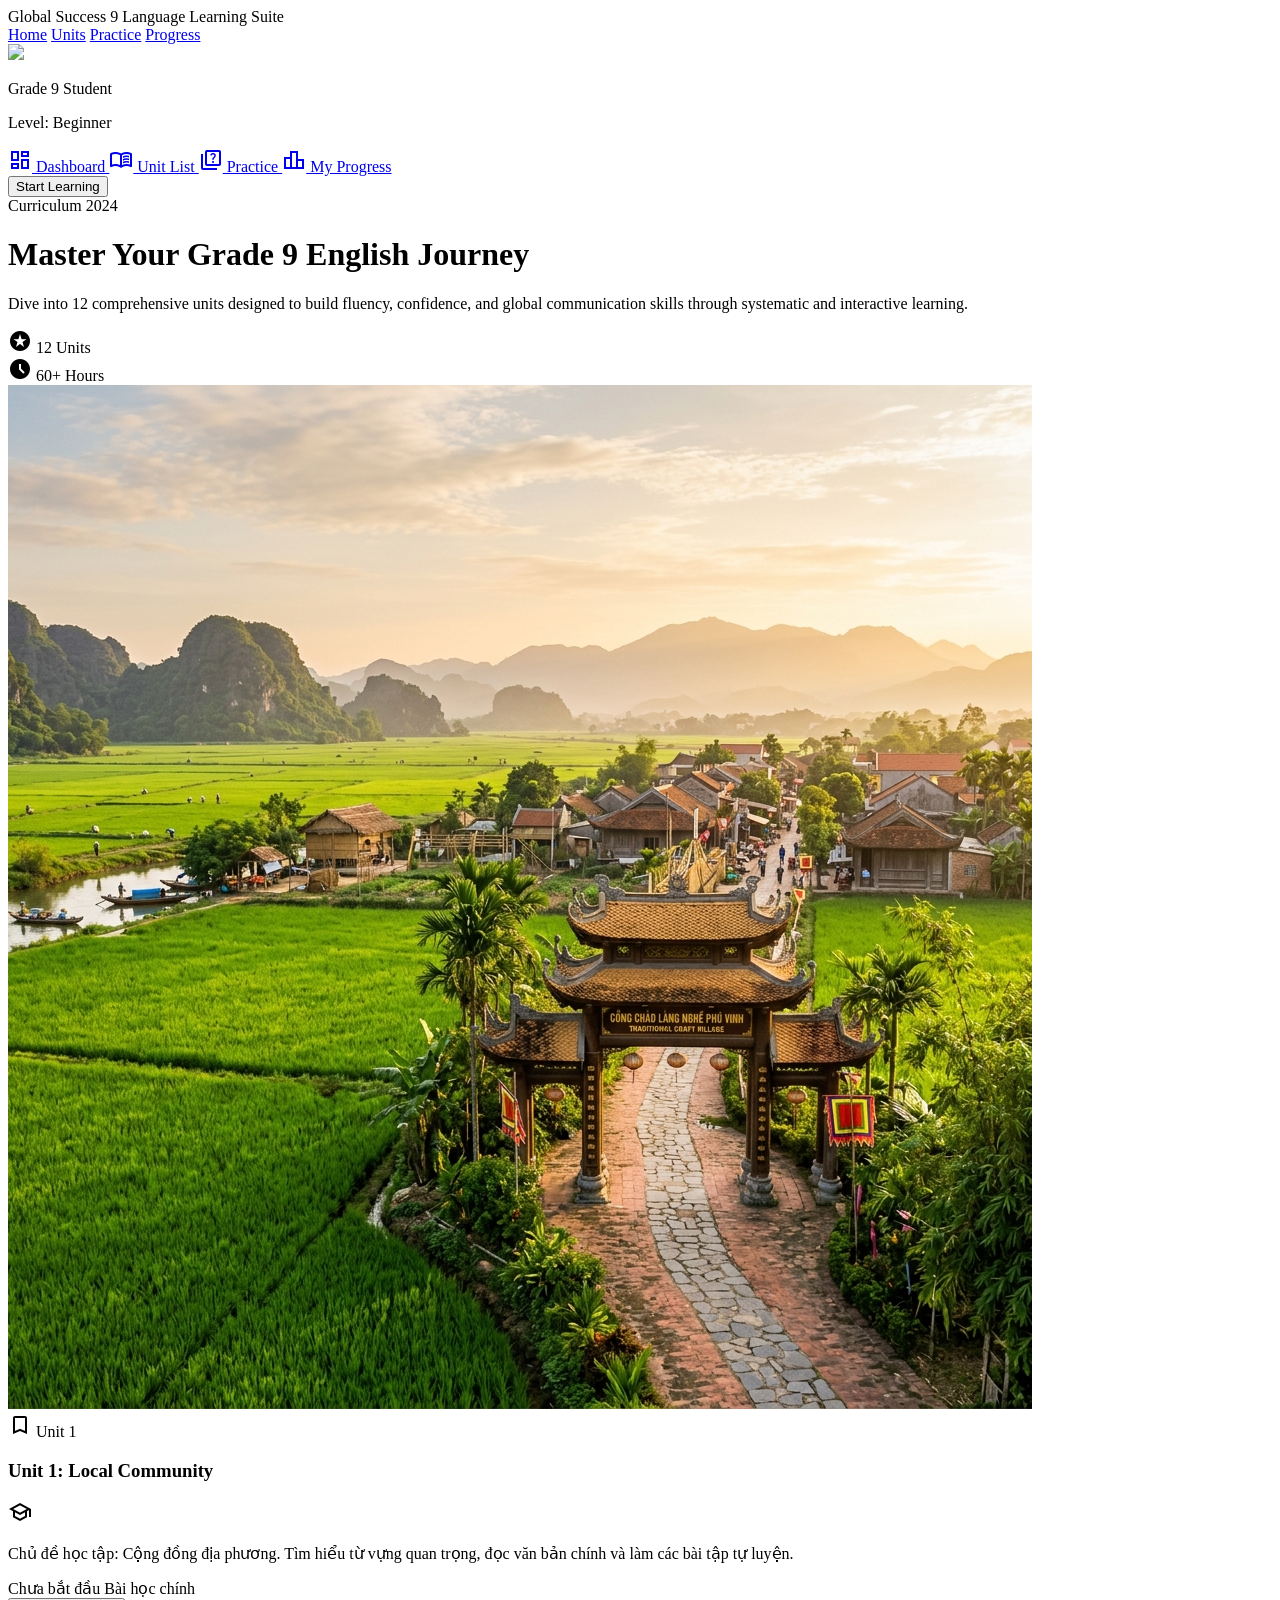
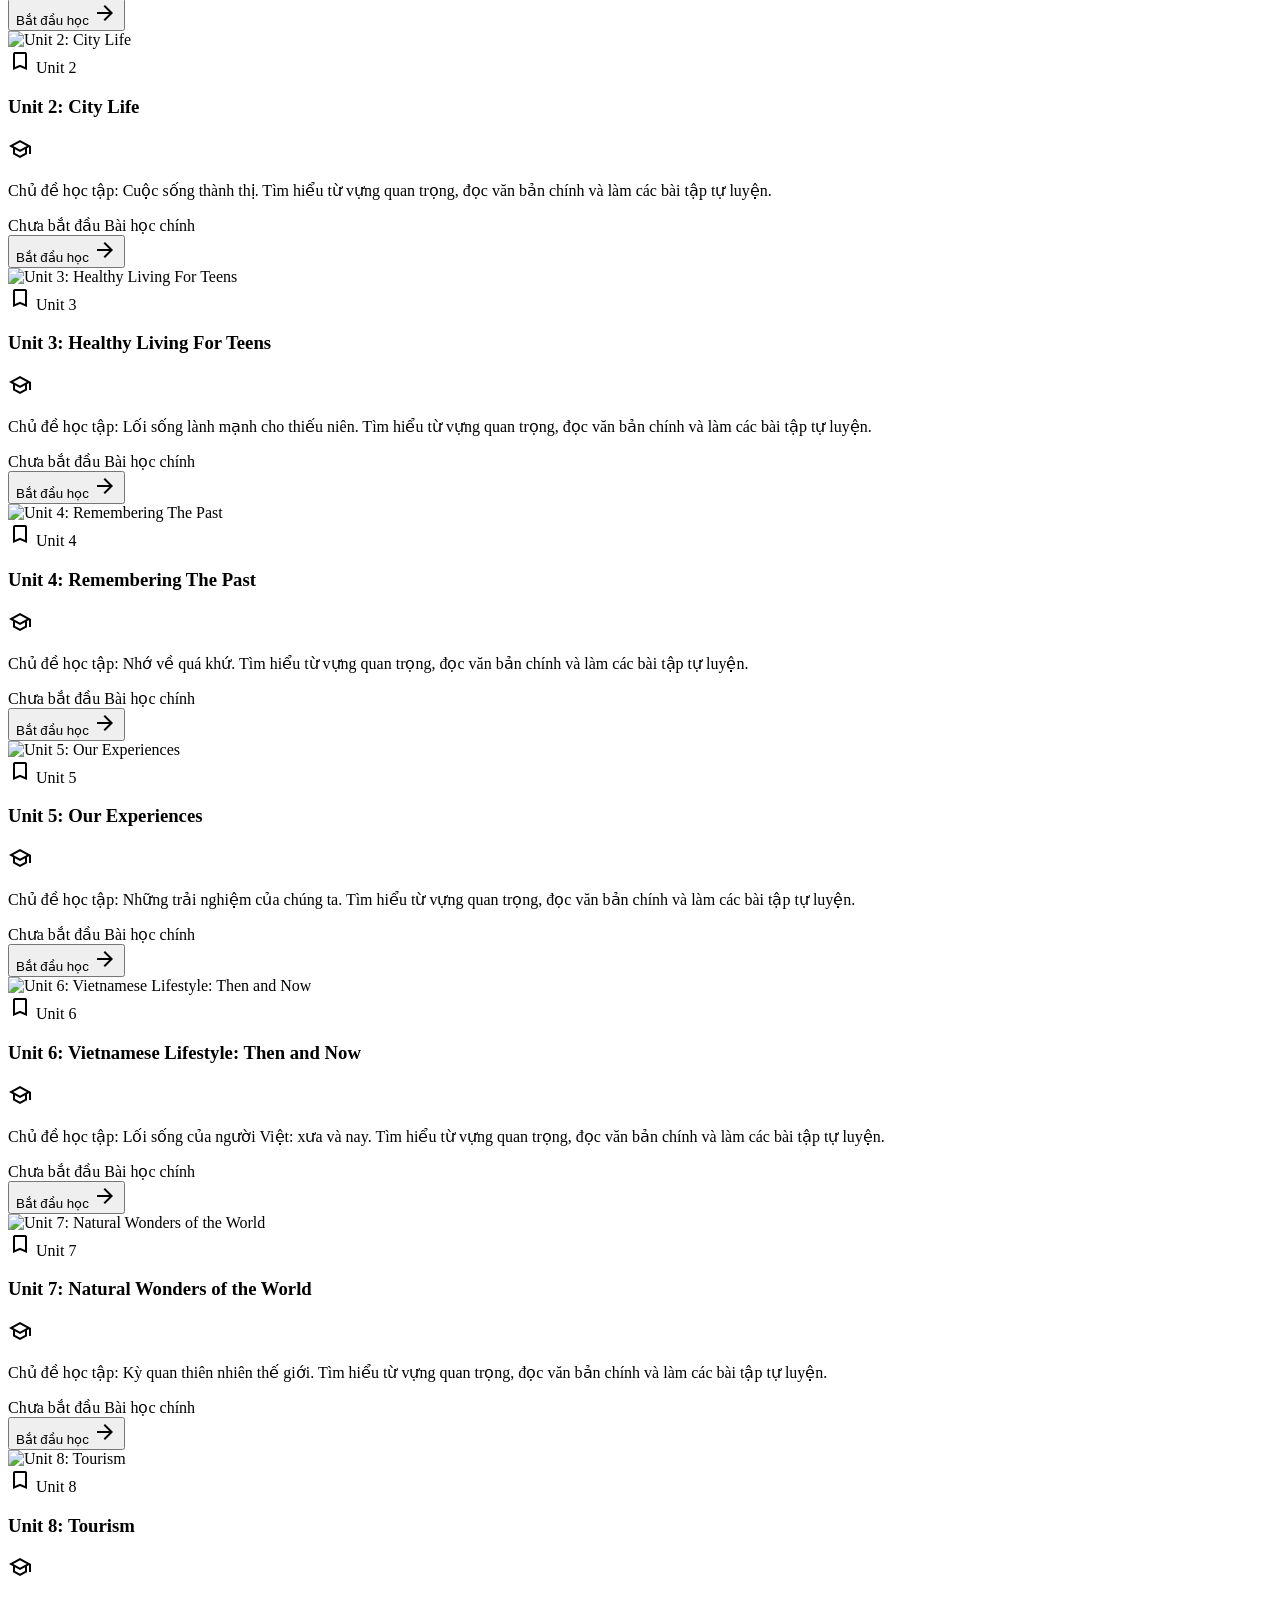
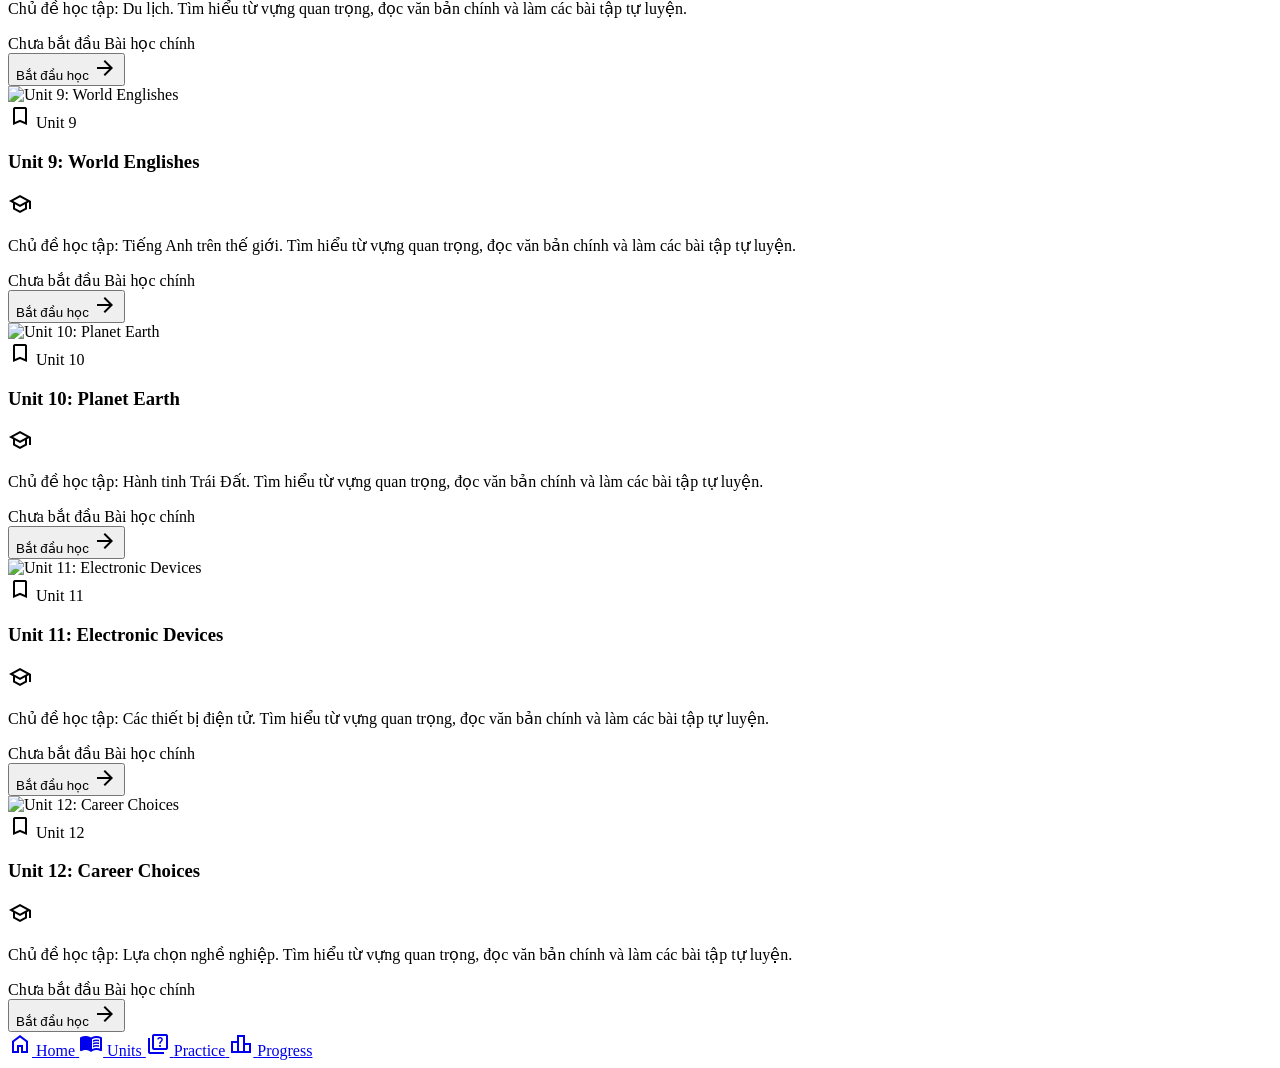
==== Global Vocab Reader 9/unit.html @ a1374dec "Add Global Vocab Reader 9 project with interactive education updates" ====
<!DOCTYPE html>
<html lang="en" class="scroll-smooth">
<head>
<meta charset="UTF-8"><meta name="viewport" content="width=device-width, initial-scale=1.0"><link href="https://fonts.googleapis.com/css2?family=Plus+Jakarta+Sans:wght@400;500;600;700;800&amp;family=Material+Symbols+Outlined:wght,FILL@100..700,0..1&amp;display=block" rel="stylesheet"><script src="https://cdn.tailwindcss.com?plugins=forms,container-queries"></script><script id="tailwind-config">try{
        tailwind.config = {
            darkMode: "class",
            theme: {
                extend: {
                    "colors": {
                            "surface": "#fff8f7",
                            "surface-dim": "#f1d3d4",
                            "surface-bright": "#fff8f7",
                            "surface-container-lowest": "#ffffff",
                            "surface-container-low": "#fff0f0",
                            "surface-container": "#ffe9e9",
                            "surface-container-high": "#ffe1e2",
                            "surface-container-highest": "#fadbdc",
                            "on-surface": "#271718",
                            "on-surface-variant": "#5b4041",
                            "inverse-surface": "#3e2c2d",
                            "inverse-on-surface": "#ffeced",
                            "outline": "#8f6f70",
                            "outline-variant": "#e4bdbe",
                            "surface-tint": "#bc0c36",
                            "primary": "#bc0b36",
                            "on-primary": "#ffffff",
                            "primary-container": "#e02f4c",
                            "on-primary-container": "#140002",
                            "inverse-primary": "#ffb3b5",
                            "secondary": "#a13c45",
                            "on-secondary": "#ffffff",
                            "secondary-container": "#fb8188",
                            "on-secondary-container": "#721925",
                            "tertiary": "#006b54",
                            "on-tertiary": "#ffffff",
                            "tertiary-container": "#00876a",
                            "on-tertiary-container": "#000604",
                            "error": "#ba1a1a",
                            "on-error": "#ffffff",
                            "error-container": "#ffdad6",
                            "on-error-container": "#93000a",
                            "primary-fixed": "#ffdada",
                            "primary-fixed-dim": "#ffb3b5",
                            "on-primary-fixed": "#40000c",
                            "on-primary-fixed-variant": "#920026",
                            "secondary-fixed": "#ffdada",
                            "secondary-fixed-dim": "#ffb3b5",
                            "on-secondary-fixed": "#40000b",
                            "on-secondary-fixed-variant": "#82242f",
                            "tertiary-fixed": "#63fbcf",
                            "tertiary-fixed-dim": "#3edeb3",
                            "on-tertiary-fixed": "#002117",
                            "on-tertiary-fixed-variant": "#00513e",
                            "background": "#fff8f7",
                            "on-background": "#271718",
                            "surface-variant": "#fadbdc"
                        },
                    "borderRadius": {
                        "DEFAULT": "1rem",
                        "lg": "2rem",
                        "xl": "3rem",
                        "full": "9999px"
                    },
                    "spacing": {
                        "section-gap": "80px",
                        "gutter": "24px",
                        "container-max": "1200px",
                        "unit": "8px",
                        "margin-mobile": "16px"
                    },
                    "fontFamily": {
                        "label-sm": ["Plus Jakarta Sans"],
                        "body-lg": ["Plus Jakarta Sans"],
                        "headline-md": ["Plus Jakarta Sans"],
                        "display-lg-mobile": ["Plus Jakarta Sans"],
                        "headline-sm": ["Plus Jakarta Sans"],
                        "display-lg": ["Plus Jakarta Sans"],
                        "label-lg": ["Plus Jakarta Sans"],
                        "body-md": ["Plus Jakarta Sans"]
                    },
                    "fontSize": {
                        "label-sm": ["12px", {"lineHeight": "1", "letterSpacing": "0.05em", "fontWeight": "500"}],
                        "body-lg": ["18px", {"lineHeight": "1.6", "fontWeight": "400"}],
                        "headline-md": ["32px", {"lineHeight": "1.3", "fontWeight": "700"}],
                        "display-lg-mobile": ["32px", {"lineHeight": "1.2", "fontWeight": "700"}],
                        "headline-sm": ["24px", {"lineHeight": "1.4", "fontWeight": "600"}],
                        "display-lg": ["48px", {"lineHeight": "1.2", "letterSpacing": "-0.02em", "fontWeight": "700"}],
                        "label-lg": ["16px", {"lineHeight": "1", "letterSpacing": "0.01em", "fontWeight": "600"}],
                        "body-md": ["16px", {"lineHeight": "1.6", "fontWeight": "400"}]
                    }
                },
            },
        }
    }catch(_e){}</script><meta charset="utf-8">
<script src="js/data.js"></script>
<script src="js/progress-tracker.js"></script>
<script src="js/vocab-exercises.js"></script>
<script src="js/router.js"></script>
<script src="js/ui-effects.js"></script>
<link rel="stylesheet" href="css/unit.css">
</head>
<body class="bg-surface text-on-surface font-body-md overflow-x-hidden selection:bg-primary-container selection:text-on-primary-container">

<header class="fixed top-0 w-full z-50 bg-white/80 backdrop-blur-md border-b border-outline-variant/20 shadow-sm">
<nav class="flex justify-between items-center px-8 py-4 max-w-container-max mx-auto">
<div class="flex flex-col cursor-pointer" onclick="window.location.href='index.html'">
<span class="text-2xl font-extrabold tracking-tighter bg-clip-text text-transparent bg-gradient-to-r from-[#bc0b36] to-[#a13c45]">Global Success 9</span>
<span class="text-[9px] uppercase tracking-widest text-on-surface-variant font-bold mt-0.5">Language Learning Suite</span>
</div>
<!-- Desktop Links -->
<div class="hidden md:flex gap-8 items-center">
<a class="text-on-surface-variant font-label-lg hover:text-primary transition-colors duration-200" id="nav-home" href="index.html">Home</a>
<a class="text-on-surface-variant font-label-lg hover:text-primary transition-colors duration-200" id="nav-units" href="units.html">Units</a>
<a class="text-on-surface-variant font-label-lg hover:text-primary transition-colors duration-200" id="nav-practice" href="unit.html?unit=1">Practice</a>
<a class="text-on-surface-variant font-label-lg hover:text-primary transition-colors duration-200" id="nav-progress" href="progress.html">Progress</a>
</div>
<div class="flex items-center gap-4">
</div>
</nav>
</header>
<aside class="hidden lg:flex flex-col h-screen w-64 fixed left-0 top-0 pt-24 bg-surface-container-low p-4 gap-2 border-r border-outline-variant/20 shadow-sm z-40">
<div class="px-4 py-6 mb-4 bg-white/50 rounded-2xl border border-outline-variant/30">
<div class="flex items-center gap-3">
<div class="w-10 h-10 rounded-full border-2 border-primary/20 flex items-center justify-center overflow-hidden">
<img class="w-full h-full object-cover" src="https://lh3.googleusercontent.com/aida-public/[base64]">
</div>
<div>
<p class="font-label-md font-bold text-[#bc0b36]">Grade 9 Student</p>
<p class="text-[10px] text-on-surface-variant" id="profile-level">Level: Loading...</p>
</div>
</div>
</div>
<nav class="flex flex-col gap-1">
<a class="flex items-center gap-3 px-4 py-3 text-on-surface-variant hover:bg-surface-variant rounded-lg transition-all font-label-md text-label-md" id="side-dashboard" href="index.html">
<span class="material-symbols-outlined">dashboard</span> Dashboard
</a>
<a class="flex items-center gap-3 px-4 py-3 text-on-surface-variant hover:bg-surface-variant rounded-lg transition-all font-label-md text-label-md" id="side-units" href="units.html">
<span class="material-symbols-outlined">menu_book</span> Unit List
</a>
<a class="flex items-center gap-3 px-4 py-3 text-on-surface-variant hover:bg-surface-variant rounded-lg transition-all font-label-md text-label-md" id="side-practice" href="unit.html?unit=1">
<span class="material-symbols-outlined">quiz</span> Practice
</a>
<a class="flex items-center gap-3 px-4 py-3 text-on-surface-variant hover:bg-surface-variant rounded-lg transition-all font-label-md text-label-md" id="side-progress" href="progress.html">
<span class="material-symbols-outlined">leaderboard</span> My Progress
</a>
</nav>
<div class="mt-auto p-4">
<button onclick="window.location.href='units.html'" class="w-full py-3 bg-gradient-to-r from-[#bc0b36] to-[#a13c45] text-white rounded-xl font-bold shadow-lg hover:shadow-primary/30 hover:brightness-110 active:scale-95 transition-all">
Start Learning
</button>
</div>
</aside>

<main class="lg:pl-64 pt-24 min-h-screen">
<div class="px-6 md:px-12 py-8 max-w-container-max mx-auto space-y-12">

<!-- Hero / Header Section -->
<header class="space-y-4 animate-fade-in">
<div class="flex items-center gap-2 text-primary font-bold">
<span class="material-symbols-outlined" data-icon="local_library">local_library</span>
<span class="uppercase tracking-widest text-label-sm">Unit 1</span>
</div>
<h1 class="font-display-lg text-display-lg text-on-surface-tight text-on-surface leading-tight" id="unit-title">Loading Unit...</h1>
<p class="text-body-lg font-body-lg text-on-surface-variant max-w-2xl" id="unit-topic"></p>
</header>
<!-- 1. Reading Section -->
<section id="reading" class="animate-fade-in" style="animation-delay: 0.1s;">
<div class="bg-surface-container-lowest rounded-lg p-8 md:p-12 shadow-sm border border-outline-variant/30">
<div class="flex items-center justify-between mb-8">
<h2 class="font-headline-md text-headline-md text-primary">Reading Passage</h2>
<span class="bg-secondary-container text-on-secondary-container px-4 py-1 rounded-full text-label-sm font-bold uppercase" id="unit-reading-topic">Sách Giáo Khoa</span>
</div>
<div class="flex flex-col md:flex-row gap-8 items-start">
<div id="reading-block" class="flex-1 space-y-6 text-on-surface leading-relaxed text-body-lg font-body-lg">
    <!-- Injected dynamically by router.js -->
</div>
<div class="w-full md:w-80 flex-shrink-0 rounded-2xl overflow-hidden shadow-xl" id="reading-image-div">
    <div id="unit-cover-decor" class="w-full h-64 bg-gradient-to-br from-primary to-secondary flex items-center justify-center text-white">
        <span class="material-symbols-outlined text-7xl">menu_book</span>
    </div>
</div>
</div>
</div>
</section>
<!-- 2. Vocabulary Section -->
<section class="animate-fade-in" id="vocabulary" style="animation-delay: 0.2s;">
<div class="mb-6 flex items-center gap-3">
<span class="material-symbols-outlined text-primary" data-icon="menu_book">menu_book</span>
<h2 class="font-headline-md text-headline-md">Key Vocabulary</h2>
</div>
<!-- Bento Grid Layout for Vocabulary -->
<div id="vocab-grid" class="grid grid-cols-1 md:grid-cols-2 gap-4">
    <!-- Injected dynamically by router.js -->
</div>
</section>
<!-- 3. Exercises Section -->
<section class="animate-fade-in space-y-8" id="exercises" style="animation-delay: 0.3s;">
<div class="mb-6 flex items-center justify-between">
<div class="flex items-center gap-3">
<span class="material-symbols-outlined text-primary" data-icon="quiz">quiz</span>
<h2 class="font-headline-md text-headline-md">Interactive Exercises</h2>
</div>
<div class="flex items-center gap-2 bg-primary/10 px-4 py-2 rounded-full">
<span class="material-symbols-outlined text-primary" data-icon="history_edu">history_edu</span>
<span class="text-primary font-bold" id="sidebar-progress-text">Exercise Progress</span>
</div>
</div>

<!-- Tabs Navigation -->
<div class="flex border-b border-outline-variant/30 mb-6 gap-2 md:gap-4 overflow-x-auto no-scrollbar">
  <button class="tab-btn active" data-tab="matching">Matching</button>
  <button class="tab-btn" data-tab="fib">Fill Blank</button>
  <button class="tab-btn" data-tab="mcq">MCQ</button>
</div>

<!-- A. Matching Tab content -->
<div class="tab-content active" id="matching-tab">
    <div class="bg-surface-container-low rounded-lg p-6 md:p-8 shadow-sm">
        <h3 class="font-headline-sm text-headline-sm mb-6 flex items-center gap-2">
            <span class="bg-primary text-white w-8 h-8 rounded-full flex items-center justify-center text-sm">A</span>
            Matching: Match the vocabulary word with its correct meaning.
        </h3>
        <p class="text-on-surface-variant text-sm mb-6">Choose a word from the left column, then select a matching meaning from the right column to complete the matching pair.</p>
        <div id="matching-game-container" class="relative flex justify-between gap-6 md:gap-12 min-h-[300px] bg-white p-4 rounded-xl border border-outline-variant/30 overflow-hidden">
            <div id="matching-left" class="flex flex-col gap-3 w-5/12 z-10"></div>
            <div id="matching-right" class="flex flex-col gap-3 w-5/12 z-10"></div>
            <svg id="matching-svg" class="absolute inset-0 pointer-events-none w-full h-full z-0"></svg>
        </div>
        
        <div class="mt-6 pt-4 border-t border-outline-variant/30">
            <h4 class="font-bold text-sm mb-3">The paired words :</h4>
            <div id="user-matches-list" class="flex flex-col gap-2 mb-6"></div>
        </div>

        <div class="flex flex-wrap justify-between items-center gap-4 mt-6">
            <button id="check-matching" class="bg-primary text-white px-8 py-3 rounded-full font-bold hover:brightness-110 active:scale-95 transition-all shadow-md">Check the results</button>
            <div id="matching-result" class="exercise-result"></div>
        </div>
    </div>
</div>

<!-- B. Fill Blank Tab content -->
<div class="tab-content" id="fib-tab">
    <div class="bg-surface-container-low rounded-lg p-6 md:p-8 shadow-sm">
        <h3 class="font-headline-sm text-headline-sm mb-6 flex items-center gap-2">
            <span class="bg-secondary text-white w-8 h-8 rounded-full flex items-center justify-center text-sm">B</span>
            Fill in the Blanks
        </h3>
        <div id="fib-questions-container" class="space-y-4 mb-6"></div>
        
        <div class="flex flex-wrap justify-between items-center gap-4 mt-8">
            <button id="check-fib" class="bg-secondary text-white px-8 py-3 rounded-full font-bold hover:brightness-110 active:scale-95 transition-all shadow-md">Check the results</button>
            <div id="fib-result" class="exercise-result"></div>
        </div>
    </div>
</div>

<!-- C. MCQ Tab content -->
<div class="tab-content" id="mcq-tab">
    <div class="bg-surface-container-low rounded-lg p-6 md:p-8 shadow-sm">
        <h3 class="font-headline-sm text-headline-sm mb-6 flex items-center gap-2">
            <span class="bg-tertiary text-white w-8 h-8 rounded-full flex items-center justify-center text-sm">C</span>
            Multiple Choice
        </h3>
        <div id="mcq-questions-container" class="space-y-6 mb-6"></div>
        
        <div class="flex flex-wrap justify-between items-center gap-4 mt-8">
            <button id="check-mcq" class="bg-tertiary text-white px-8 py-3 rounded-full font-bold hover:brightness-110 active:scale-95 transition-all shadow-md">Check the results</button>
            <div id="mcq-result" class="exercise-result"></div>
        </div>
    </div>
</div>
</section>

</div>
</main>


<nav class="md:hidden fixed bottom-0 left-0 w-full bg-white/90 backdrop-blur-xl flex justify-around items-center py-3 border-t border-outline-variant/10 z-50 shadow-[0_-4px_10px_rgba(0,0,0,0.05)]">
<a class="flex flex-col items-center gap-1 text-[10px] text-on-surface-variant" id="mob-home" href="index.html">
<span class="material-symbols-outlined">home</span>
<span>Home</span>
</a>
<a class="flex flex-col items-center gap-1 text-[10px] text-on-surface-variant" id="mob-units" href="units.html">
<span class="material-symbols-outlined">menu_book</span>
<span>Units</span>
</a>
<a class="flex flex-col items-center gap-1 text-[10px] text-on-surface-variant" id="mob-practice" href="unit.html?unit=1">
<span class="material-symbols-outlined">quiz</span>
<span>Practice</span>
</a>
<a class="flex flex-col items-center gap-1 text-[10px] text-on-surface-variant" id="mob-progress" href="progress.html">
<span class="material-symbols-outlined">leaderboard</span>
<span>Progress</span>
</a>
</nav>

<script>
document.addEventListener('DOMContentLoaded', () => {
    // 1. Highlight active navigation links
    const practiceNav = document.getElementById('nav-practice');
    if (practiceNav) practiceNav.className = "text-[#bc0b36] font-bold font-label-lg border-b-2 border-[#bc0b36] pb-1";

    const sidePractice = document.getElementById('side-practice');
    if (sidePractice) {
        sidePractice.className = "flex items-center gap-3 px-4 py-3 bg-[#bc0b36]/10 text-[#bc0b36] rounded-lg font-bold transition-all font-label-md text-label-md";
    }

    const mobPractice = document.getElementById('mob-practice');
    if (mobPractice) {
        mobPractice.className = "flex flex-col items-center gap-1 text-[10px] text-[#bc0b36] font-bold";
        mobPractice.querySelector('span').style.fontVariationSettings = "'FILL' 1";
    }

    // 2. Set dynamic cover decor
    const params = new URLSearchParams(window.location.search);
    const unitId = parseInt(params.get('unit'), 10) || 1;
    
    const unitData = window.UNITS_DATA ? window.UNITS_DATA.find(u => u.id === unitId) : null;
    const thumbnail = unitData ? unitData.thumbnail : null;

    const decor = document.getElementById('unit-cover-decor');
    if (decor) {
        if (unitData && unitData.readingImages && unitData.readingImages.length > 0) {
            const imgHtml = unitData.readingImages.map(imgUrl => `
                <div class="relative w-full h-44 overflow-hidden rounded-xl shadow-md bg-surface-container-highest border border-outline-variant/30">
                    <img class="w-full h-full object-cover" src="${imgUrl}" alt="Reading Illustration">
                </div>
            `).join('');
            decor.outerHTML = `<div class="flex flex-col gap-4 w-full">${imgHtml}</div>`;
        } else if (thumbnail) {
            decor.outerHTML = `
                <div class="relative w-full h-64 overflow-hidden rounded-2xl shadow-xl bg-surface-container-highest border border-outline-variant/30">
                    <img class="w-full h-full object-cover" src="${thumbnail}" alt="Unit Cover">
                </div>
            `;
        } else {
            decor.className = 'w-full h-64 bg-gradient-to-br from-primary to-secondary flex items-center justify-center text-white rounded-2xl';
            const iconEl = decor.querySelector('span');
            if (iconEl) iconEl.textContent = "menu_book";
        }
    }
});
</script>
</body>
</html>
---- Global Vocab Reader 9/css/unit.css ----
/* Custom CSS for unit.html (Unit Detail Page) */

/* Custom scrollbar */
::-webkit-scrollbar {
    width: 6px;
    height: 6px;
}
::-webkit-scrollbar-track {
    background: #f1f1f1;
}
::-webkit-scrollbar-thumb {
    background: #cfc2d7;
    border-radius: 9999px;
}
::-webkit-scrollbar-thumb:hover {
    background: #7e7386;
}

/* Tooltip bubble for Vocabulary Highlights in Reading */
.vocab-highlight {
    font-weight: 700;
    color: #bc0b36;
    border-bottom: 2px dashed #bc0b36;
    cursor: pointer;
    position: relative;
    padding: 0 2px;
    transition: all 0.2s ease;
}

.vocab-highlight:hover {
    background: rgba(188, 11, 54, 0.08);
}

.vocab-highlight::after {
    content: attr(data-meaning);
    position: absolute;
    bottom: 130%;
    left: 50%;
    transform: translateX(-50%) translateY(8px);
    background: #000000;
    color: #ffffff;
    padding: 6px 12px;
    border-radius: 0.5rem;
    font-size: 12px;
    white-space: nowrap;
    opacity: 0;
    pointer-events: none;
    transition: all 0.2s ease;
    z-index: 100;
    box-shadow: 0 4px 15px rgba(0, 0, 0, 0.15);
    font-weight: 500;
}

.vocab-highlight::before {
    content: '';
    position: absolute;
    bottom: 115%;
    left: 50%;
    transform: translateX(-50%) translateY(8px);
    border-width: 6px;
    border-style: solid;
    border-color: #000000 transparent transparent transparent;
    opacity: 0;
    pointer-events: none;
    transition: all 0.2s ease;
    z-index: 100;
}

.vocab-highlight:hover::after,
.vocab-highlight.active-tooltip::after {
    opacity: 1;
    transform: translateX(-50%) translateY(0);
}

.vocab-highlight:hover::before,
.vocab-highlight.active-tooltip::before {
    opacity: 1;
    transform: translateX(-50%) translateY(0);
}

/* Vocabulary Cards Hover */
.vocab-card-item {
    transition: all 0.3s cubic-bezier(0.16, 1, 0.3, 1);
}

.vocab-card-item:hover {
    transform: translateY(-3px);
    box-shadow: 0 10px 25px rgba(188, 11, 54, 0.05);
}

/* Tab button styling */
.tab-btn {
    padding: 12px 20px;
    font-size: 16px;
    font-weight: 600;
    color: #5b4041; /* on-surface-variant */
    border-bottom: 2px solid transparent;
    cursor: pointer;
    transition: all 0.2s ease;
    background: transparent;
    outline: none;
}

.tab-btn:hover {
    color: #bc0b36; /* primary */
    background-color: rgba(188, 11, 54, 0.04);
    border-bottom-color: #e4bdbe; /* outline-variant */
    border-radius: 0.5rem 0.5rem 0 0;
}

.tab-btn.active {
    color: #bc0b36; /* primary */
    border-bottom-color: #bc0b36; /* primary */
    font-weight: 700;
}

/* Active tab content */
.tab-content {
    display: none;
}

.tab-content.active {
    display: block;
    animation: fadeIn 0.4s ease-out;
}

@keyframes fadeIn {
    from { opacity: 0; transform: translateY(10px); }
    to { opacity: 1; transform: translateY(0); }
}

/* Matching game connection lines animation */
@keyframes dash {
    to {
        stroke-dashoffset: 0;
    }
}

/* Matching Game Layout & Item Styling */
#matching-game-container {
    position: relative;
    display: flex;
    justify-content: space-between;
    align-items: stretch;
    gap: 40px;
    margin-top: 24px;
    min-height: 380px;
}

.matching-column {
    display: flex;
    flex-direction: column;
    gap: 16px;
    width: 45%;
    z-index: 10;
}

.matching-item {
    background: #ffffff;
    border: 2px solid #cfc2d7;
    border-radius: 1rem;
    padding: 16px 20px;
    font-weight: 600;
    cursor: pointer;
    transition: all 0.2s ease;
    min-height: 80px; /* Đảm bảo đủ chiều cao cho nghĩa tiếng Việt 2-3 dòng */
    display: flex;
    align-items: center;
    justify-content: center;
    text-align: center;
    word-break: break-word;
    box-shadow: 0 4px 6px rgba(0,0,0,0.02);
}

#matching-svg {
    position: absolute;
    top: 0;
    left: 0;
    width: 100%;
    height: 100%;
    pointer-events: none;
    z-index: 5;
}

.user-matches-area {
    margin-top: 32px;
    padding-top: 20px;
    border-top: 1px dashed #cfc2d7;
}

.user-matches-title {
    font-weight: 700;
    margin-bottom: 12px;
    color: #1a1c1c;
}

#user-matches-list {
    display: flex;
    flex-direction: column;
    gap: 8px;
}

.match-pair-row {
    display: flex;
    justify-content: space-between;
    align-items: center;
    background: #ffffff;
    border: 1px solid #cfc2d7;
    padding: 10px 16px;
    border-radius: 0.75rem;
    font-size: 14px;
    box-shadow: 0 2px 4px rgba(0,0,0,0.01);
}

.match-pair-row.correct {
    border-color: #22c55e;
    background: #f0fdf4;
    color: #15803d;
}

.match-pair-row.incorrect {
    border-color: #ef4444;
    background: #fef2f2;
    color: #b91c1c;
}

.matching-item.selected {
    border-color: #bc0b36;
    background: rgba(188, 11, 54, 0.06);
    box-shadow: 0 0 0 2px rgba(188, 11, 54, 0.2);
}

.matching-item.matched {
    opacity: 0.65;
    background: #eeeeee;
    border-color: #cfc2d7;
    cursor: default;
}

.matching-item.correct {
    opacity: 1;
    background: #e8f5e9;
    border-color: #22c55e;
    color: #15803d;
    box-shadow: 0 4px 12px rgba(34, 197, 94, 0.1);
}

.matching-item.incorrect {
    opacity: 1;
    background: #ffebee;
    border-color: #ef4444;
    color: #b91c1c;
    box-shadow: 0 4px 12px rgba(239, 68, 68, 0.1);
}

/* Remove match button */
.btn-remove-match {
    transition: all 0.2s ease;
}

.btn-remove-match:hover {
    color: #ba1a1a;
    background: rgba(186, 26, 26, 0.08);
}

/* Fill in the Blank input checks */
.fib-input {
    transition: all 0.2s ease;
}

.fib-input.correct {
    border-color: #22c55e;
    background: #f0fdf4;
    color: #15803d;
}

.fib-input.incorrect {
    border-color: #ef4444;
    background: #fef2f2;
    color: #b91c1c;
}

/* MCQ Option Labels states */
.mcq-option-label {
    transition: all 0.2s ease;
}

.mcq-option-label:hover {
    border-color: #bc0b36;
    background: rgba(188, 11, 54, 0.03);
}

.mcq-option-label.selected {
    border-color: #bc0b36;
    background: rgba(188, 11, 54, 0.05);
    box-shadow: 0 0 0 1px #bc0b36;
}

.mcq-option-label.correct {
    border-color: #22c55e;
    background: #f0fdf4;
    color: #15803d;
    box-shadow: 0 0 0 1px #22c55e;
}

.mcq-option-label.incorrect {
    border-color: #ef4444;
    background: #fef2f2;
    color: #b91c1c;
    box-shadow: 0 0 0 1px #ef4444;
}

/* Exercise overall results boxes */
.exercise-result {
    transition: all 0.3s ease;
}

.exercise-result.correct {
    background: #e8f5e9;
    color: #15803d;
    border: 1px solid #a5d6a7;
}

.exercise-result.incorrect {
    background: #ffebee;
    color: #b91c1c;
    border: 1px solid #ef9a9a;
}
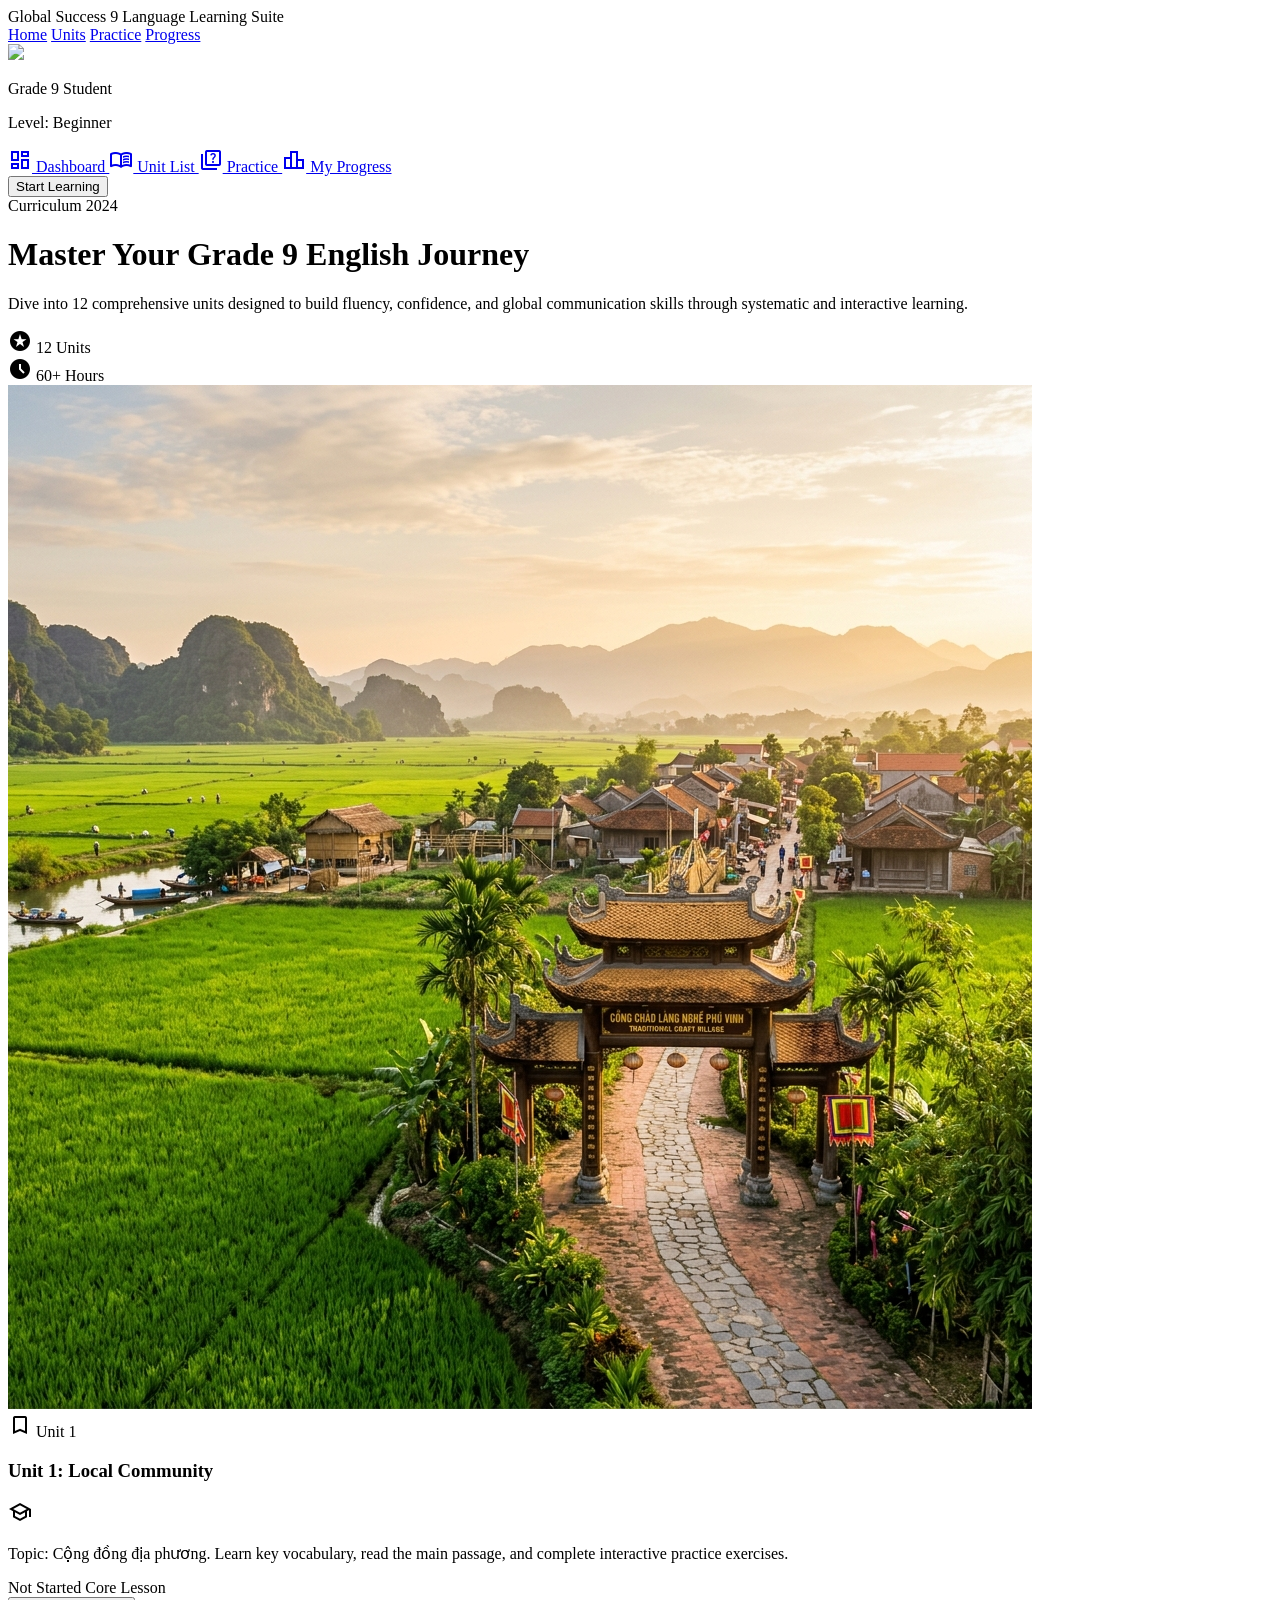
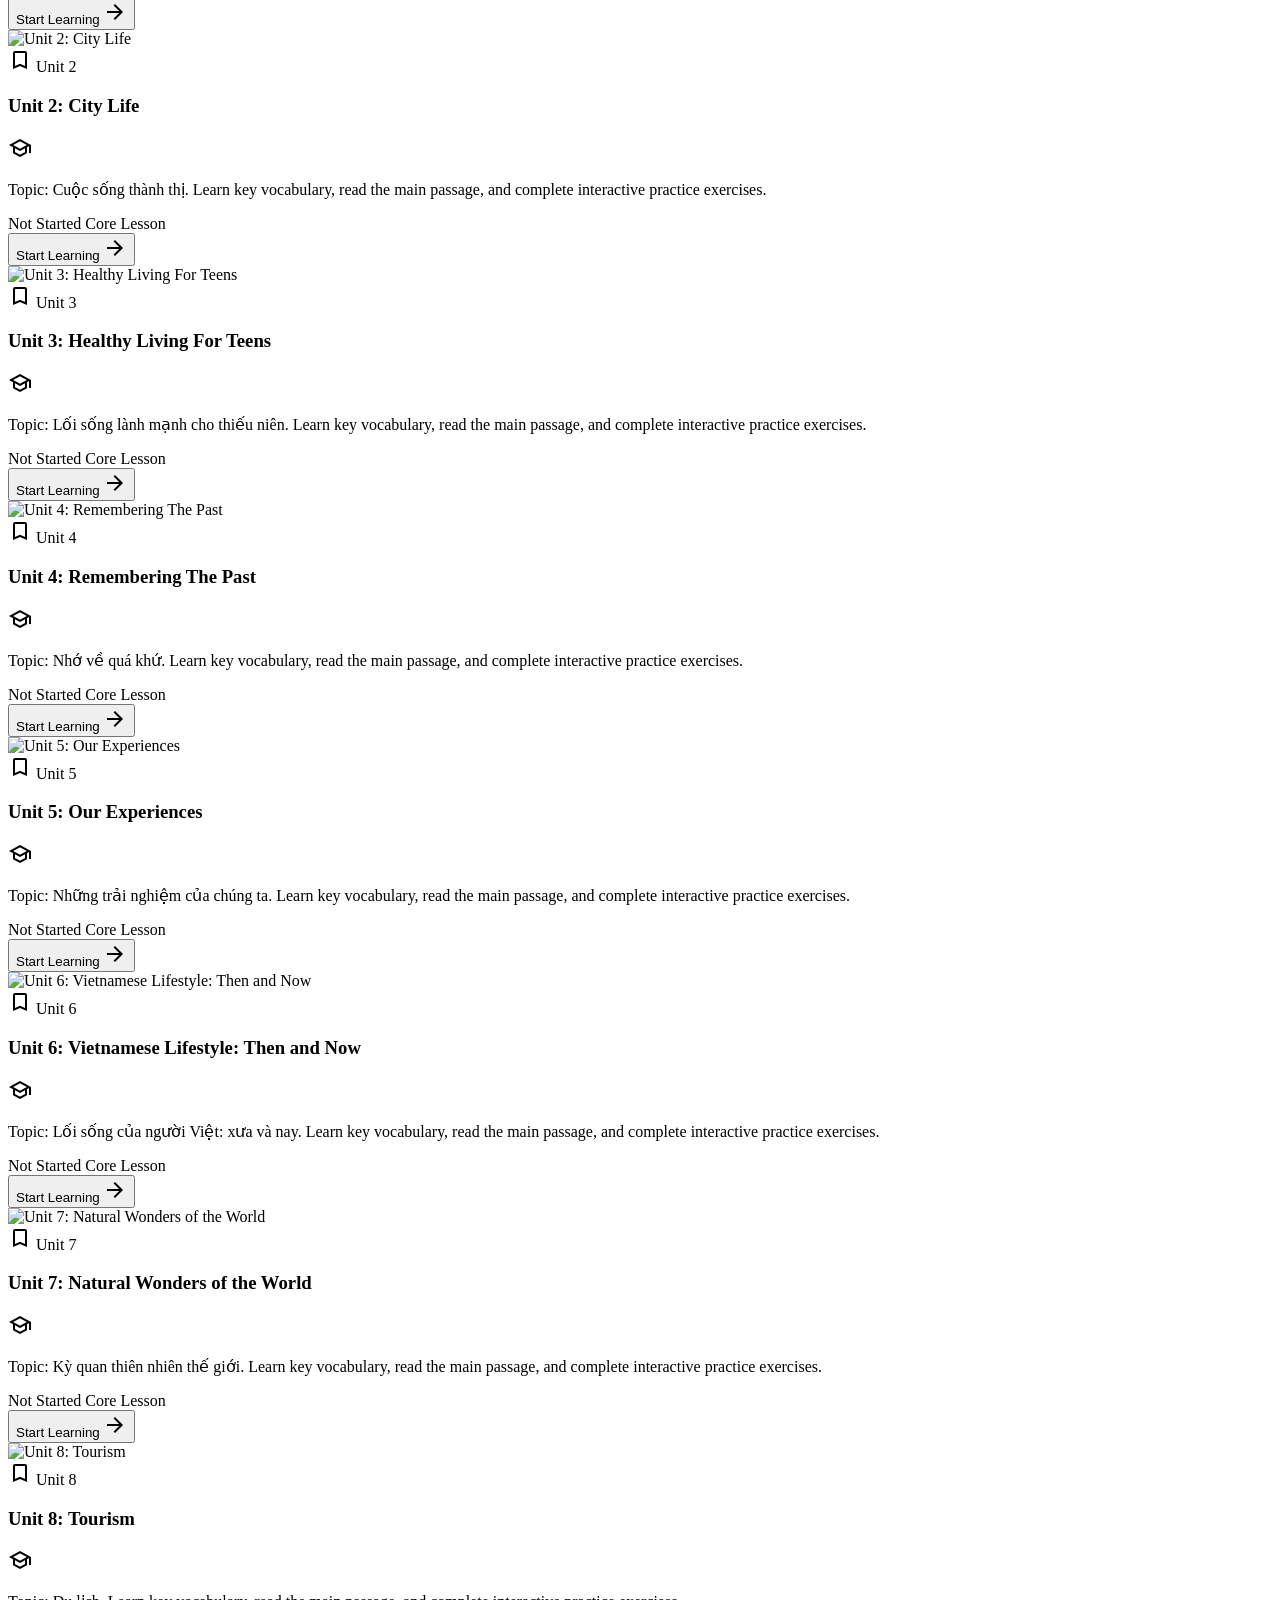
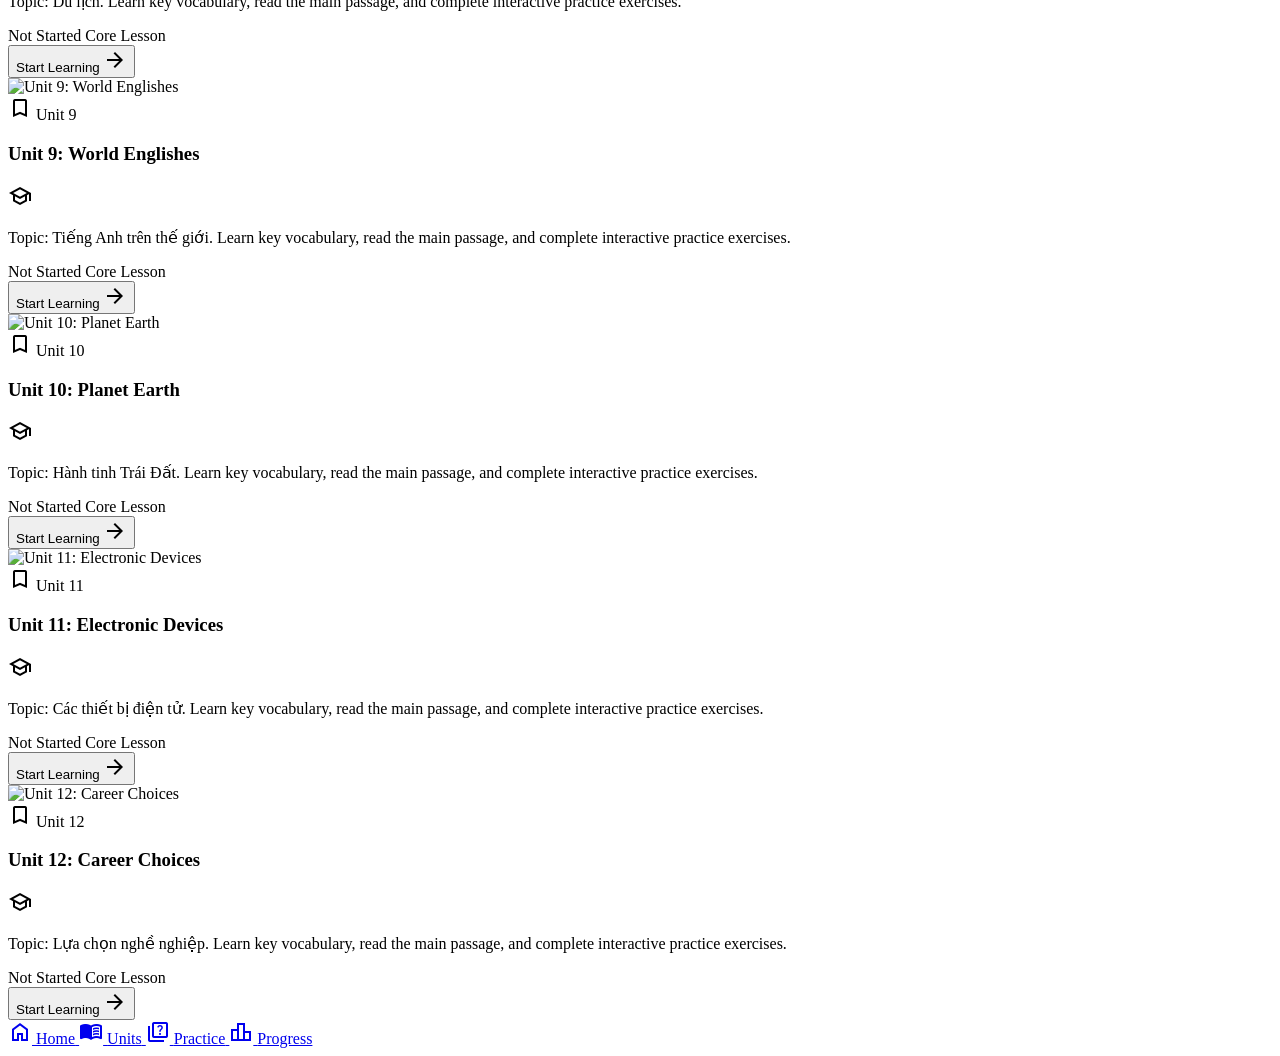
==== commit 257f2933: "Translate all Vietnamese UI texts, alerts, and templates to English" ====
(no text change in the page or its own stylesheets)
